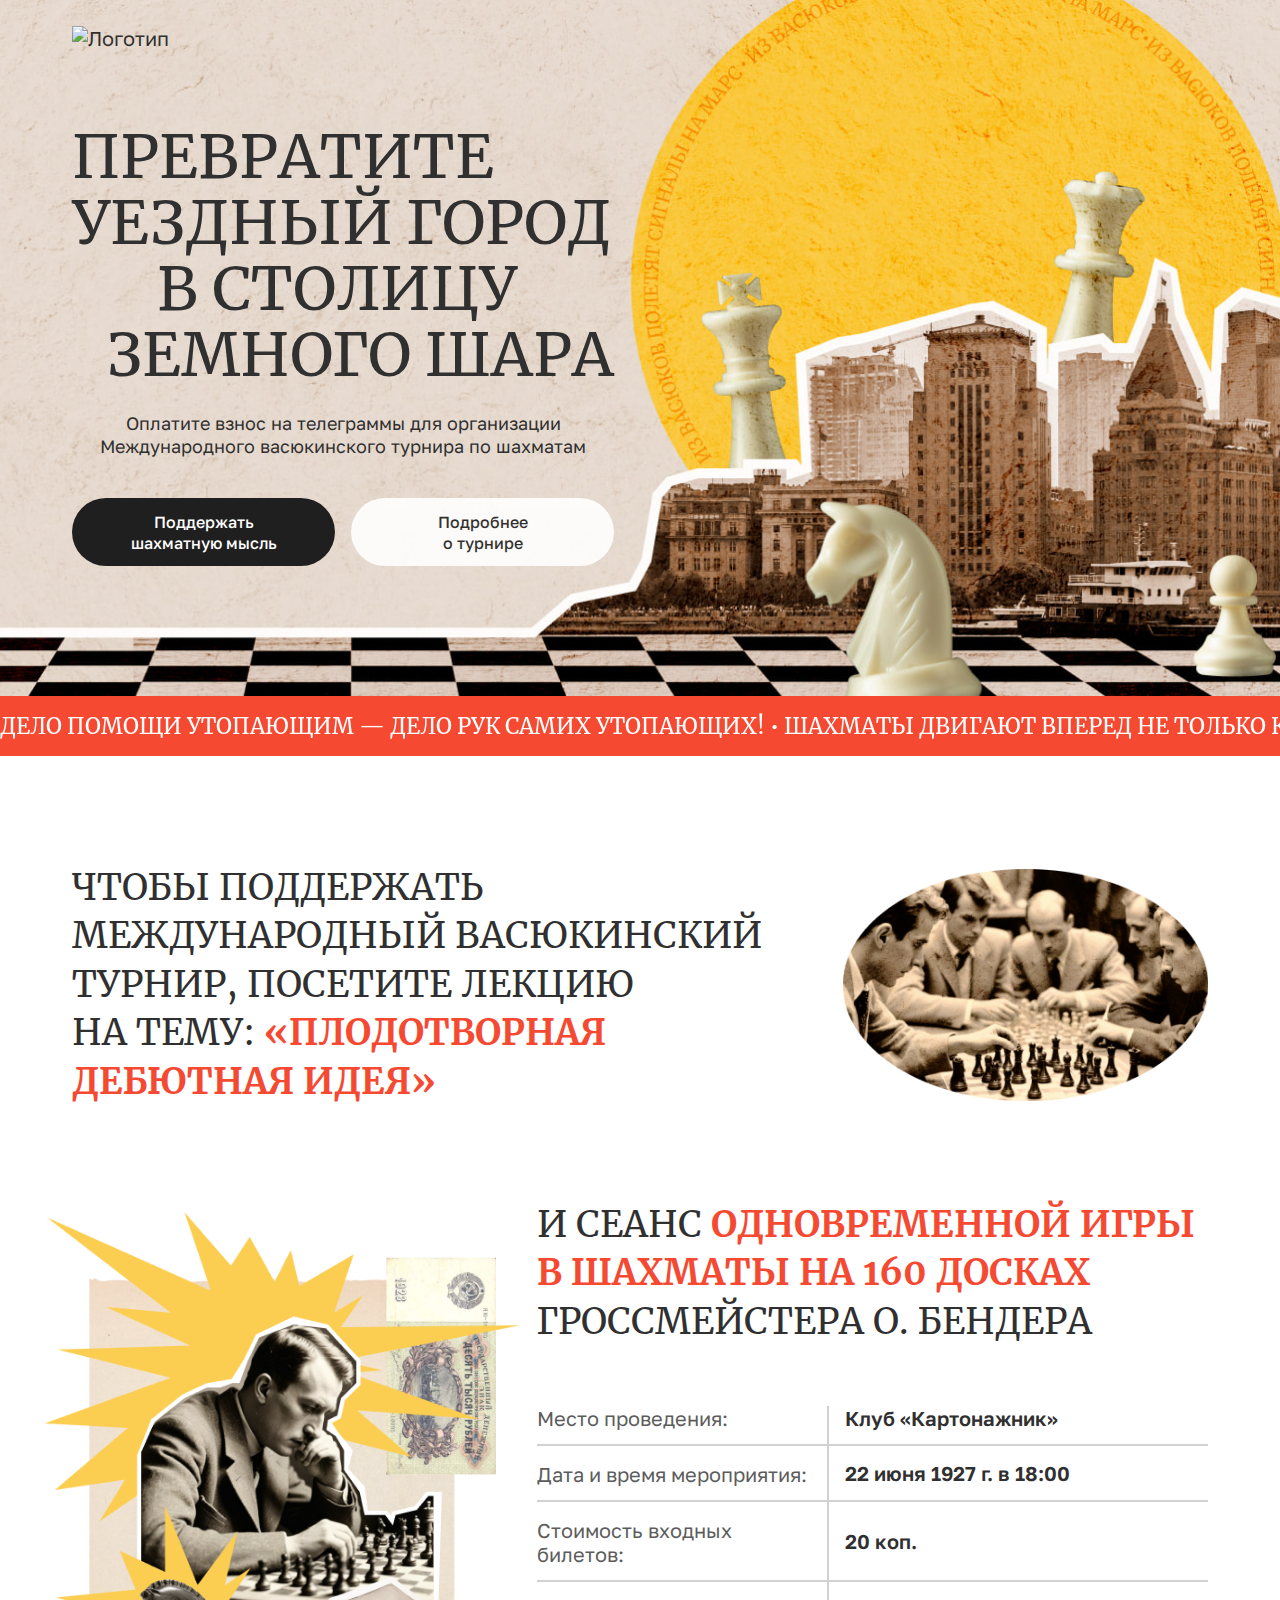
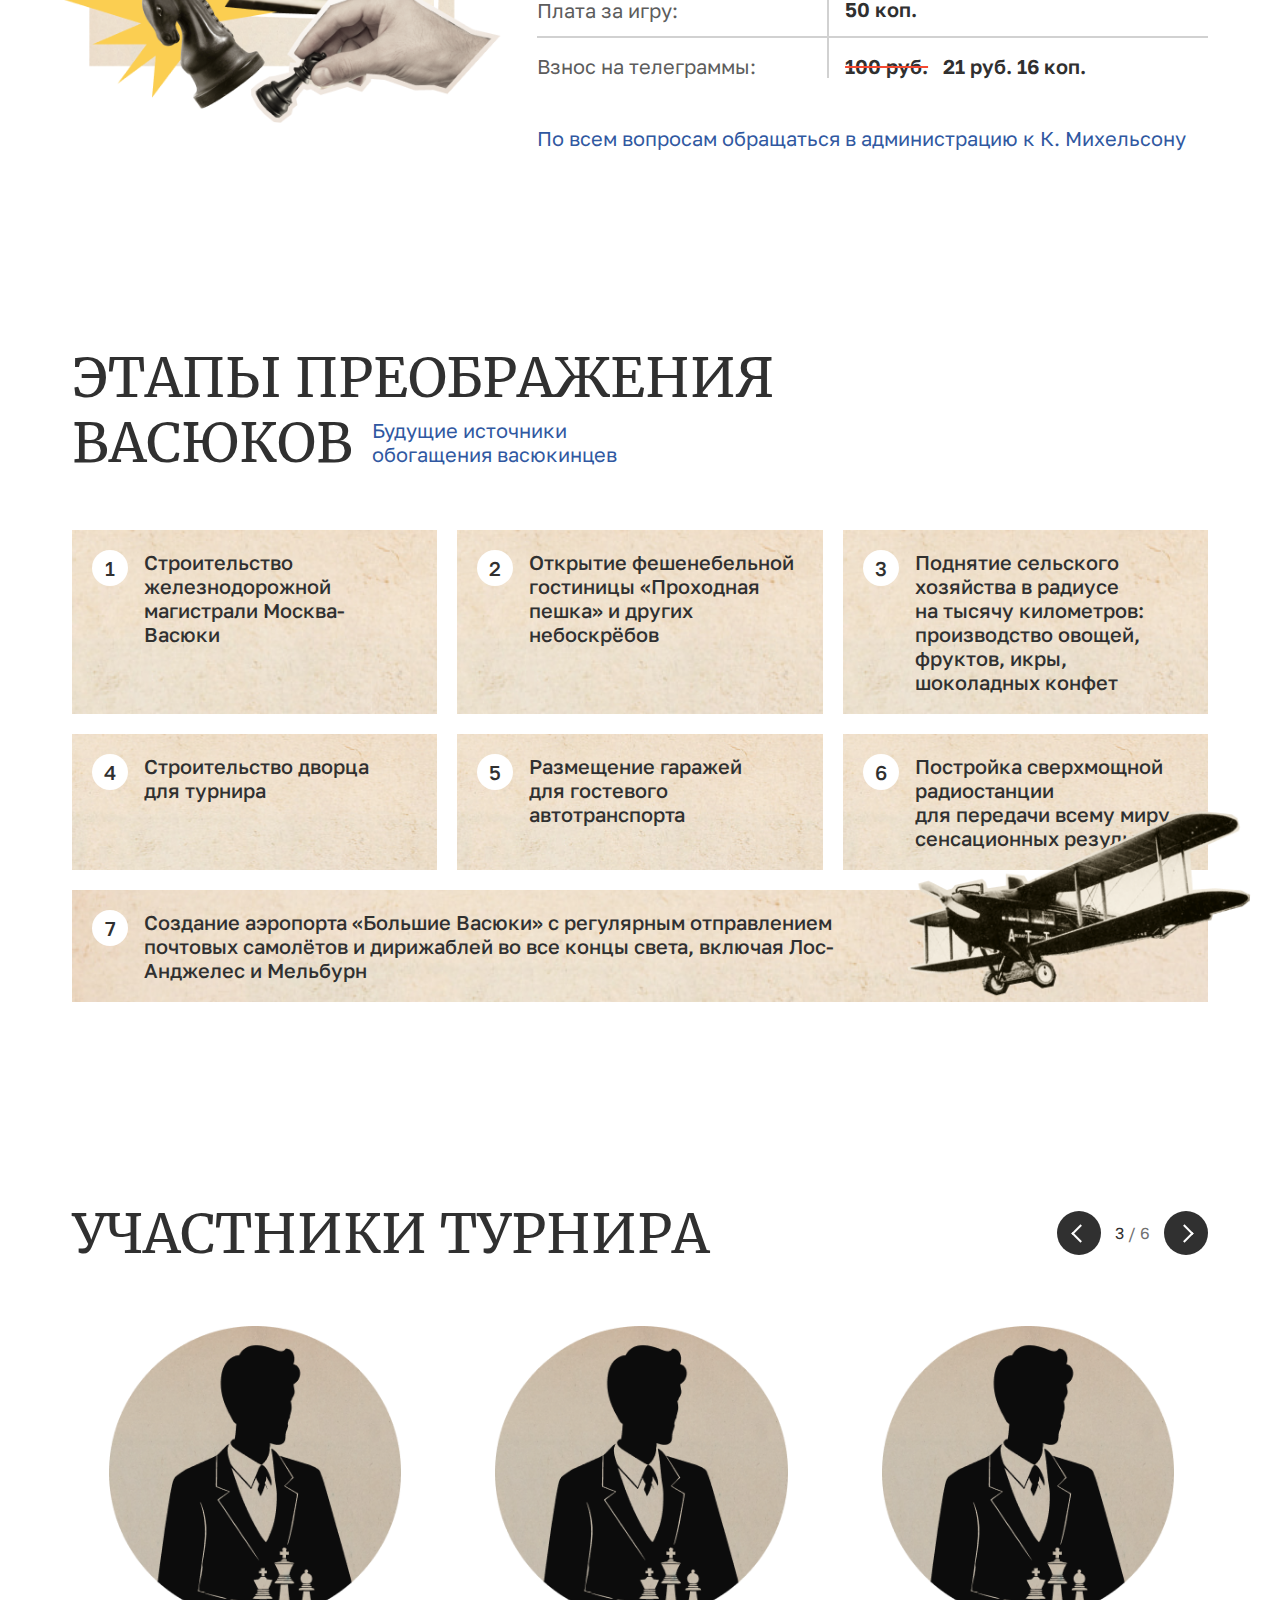
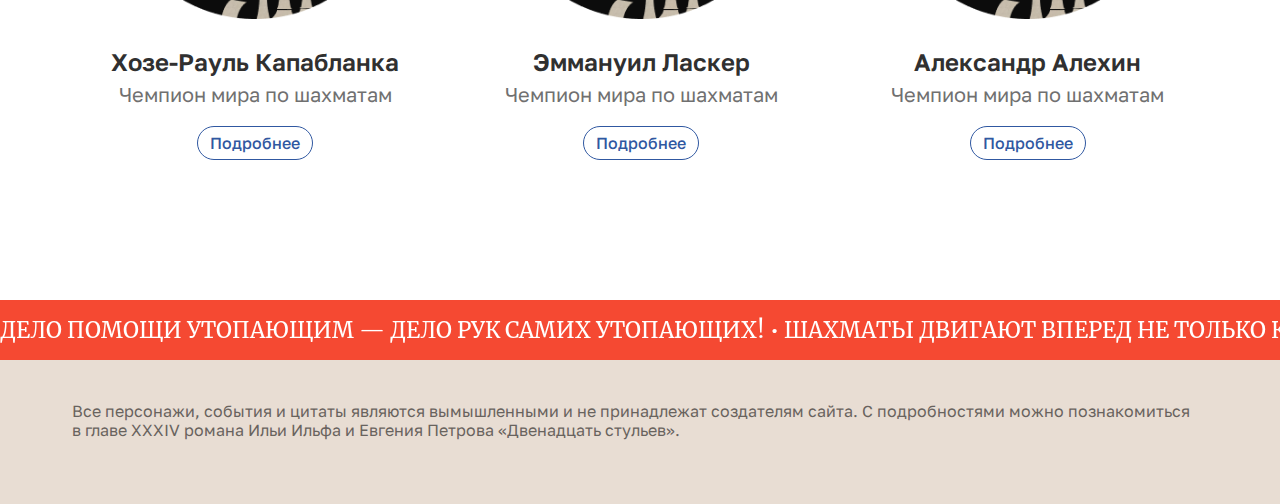
==== index.html @ f5038915 "files removed to the root from src" ====
<!doctype html>
<html lang="ru">
<head>
    <meta charset="UTF-8">
    <meta name="viewport"
          content="width=device-width, initial-scale=1.0">
    <meta http-equiv="X-UA-Compatible" content="ie=edge">
    <title>Клуб четырёх коней</title>

    <link rel="shortcut icon" href="./img/icons/favicon.ico" type="image/x-icon">
    <link rel="stylesheet" href="./css/normalize.css">
    <link rel="stylesheet" href="./css/style.css">

    <script src="./js/stagesSlider.js" defer></script>
    <script src="./js/participantsSlider.js" defer></script>
</head>
<body>
<main class="main">
    <section class="hero">
       <div class="container">
           <img class="hero__logo logo" src="imgcons/logo.svg" alt="Логотип" width="246" height="36">

           <div class="hero__wrapper">
               <div class="hero__info">
                   <h1 class="hero__title heading-1">
                       Превратите уездный город<br><span class="hero__title_shift">в столицу<br>земного шара</span>
                   </h1>

                   <p class="hero__text">
                       Оплатите взнос на телеграммы для организации Международного васюкинского турнира по шахматам
                   </p>
               </div>

               <div class="hero__links">
                   <a href="#events" class="btn btn_filled">
                       Поддержать шахматную мысль
                   </a>
                   <a href="#participants" class="btn btn_outlined">
                       Подробнее о турнире
                   </a>
               </div>
           </div>
       </div>
    </section>

    <aside class="marquee">
       <p class="marquee__content">
           Дело помощи утопающим — дело рук самих утопающих! &#8226; Шахматы двигают вперед не только культуру, но и экономику! &#8226; Лед тронулся, господа присяжные заседатели! &#8226;
       </p>
       <p class="marquee__content">
           Дело помощи утопающим — дело рук самих утопающих! &#8226; Шахматы двигают вперед не только культуру, но и экономику! &#8226; Лед тронулся, господа присяжные заседатели! &#8226;
       </p>
       <p class="marquee__content">
           Дело помощи утопающим — дело рук самих утопающих! &#8226; Шахматы двигают вперед не только культуру, но и экономику! &#8226; Лед тронулся, господа присяжные заседатели! &#8226;
       </p>
   </aside>

    <section class="events" id="events">
        <div class="container">
            <div class="events__item events__item-1">
                <div class="events__info events__info-1">
                    <p class="events__text">
                        Чтобы поддержать Международный васюкинский турнир,
                        <span class="events__text_shift">посетите лекцию на тему: <span class="text_red">«Плодотворная дебютная идея»</span></span>
                    </p>
                </div>
                <div class="events__img events__img-1"></div>
            </div>
        </div>

        <div class="container">
            <div class="events__item events__item-2">
                <div class="events__img events__img-2"></div>
                <div class="events__info events__info-2">
                    <p class="events__text">
                        и Сеанс <span class="text_red">одновременной игры в шахматы на 160 досках</span> гроссмейстера О. Бендера
                    </p>

                    <div class="events__table">
                        <div class="events__table-row">
                            <span class="events__table-row_left">Место проведения:</span>
                            <span class="events__table-row_right">Клуб «Картонажник»</span>
                        </div>
                        <div class="events__table-row">
                            <span class="events__table-row_left">Дата и время мероприятия:</span>
                            <time class="events__table-row_right" datetime="1927-06-22T18:00">22 июня 1927 г. в 18:00</time>
                        </div>
                        <div class="events__table-row">
                            <span class="events__table-row_left">Стоимость входных билетов:</span>
                            <span class="events__table-row_right">20 коп.</span>
                        </div>
                        <div class="events__table-row">
                            <span class="events__table-row_left">Плата за игру:</span>
                            <span class="events__table-row_right">50 коп.</span>
                        </div>
                        <div class="events__table-row">
                            <span class="events__table-row_left">Взнос на телеграммы:</span>
                            <span class="events__table-row_right">
                                <span class="text_linethrough">100 руб.</span>
                                21 руб. 16 коп.
                            </span>
                        </div>
                    </div>

                    <a class="events__link text_blue" href="#" target="_blank">
                        По всем вопросам обращаться в администрацию к К. Михельсону
                    </a>
                </div>
            </div>
        </div>
    </section>
    
    <section class="stages">
        <div class="container">
            <h2 class="stages__title heading-2">
                Этапы преображения Васюков <span class="stages__subtitle text_blue">Будущие источники обогащения васюкинцев</span>
            </h2>

            <ol class="stages__list stages__list_desktop">
                <li class="stages__item">
                    <span class="stages__item_order">1</span>
                    Строительство железнодорожной магистрали Москва-Васюки
                </li>
                <li class="stages__item">
                    <span class="stages__item_order">2</span>
                    Открытие фешенебельной гостиницы «Проходная пешка» и других небоскрёбов
                </li>
                <li class="stages__item">
                    <span class="stages__item_order">3</span>
                    Поднятие сельского хозяйства в радиусе на тысячу километров: производство овощей, фруктов, икры, шоколадных конфет
                </li>
                <li class="stages__item">
                    <span class="stages__item_order">4</span>
                    Строительство дворца для турнира
                </li>
                <li class="stages__item">
                    <span class="stages__item_order">5</span>
                    Размещение гаражей для гостевого автотранспорта
                </li>
                <li class="stages__item">
                    <span class="stages__item_order">6</span>
                    Постройка сверхмощной радиостанции для передачи всему миру сенсационных результатов
                </li>
                <li class="stages__item">
                    <span class="stages__item_order">7</span>
                    Создание аэропорта «Большие Васюки» с регулярным отправлением почтовых самолётов и дирижаблей во все концы света, включая Лос-Анджелес и Мельбурн
                </li>
            </ol>

            <div class="stages__slider">
                <ol class="stages__list stages__list_mobile js-stages-list">
                    <li class="stages__item active js-stages-slide">
                        <div class="stages__item_wrap">
                            <span class="stages__item_order">1</span>
                            Строительство железнодорожной магистрали Москва-Васюки
                        </div>
                        <div class="stages__item_wrap">
                            <span class="stages__item_order">2</span>
                            Открытие фешенебельной гостиницы «Проходная пешка» и других небоскрёбов
                        </div>
                    </li>
                    <li class="stages__item js-stages-slide">
                        <div class="stages__item_wrap">
                            <span class="stages__item_order">3</span>
                            Поднятие сельского хозяйства в радиусе на тысячу километров: производство овощей, фруктов, икры, шоколадных конфет
                        </div>
                    </li>
                    <li class="stages__item js-stages-slide">
                        <div class="stages__item_wrap">
                            <span class="stages__item_order">4</span>
                            Строительство дворца для турнира
                        </div>

                        <div class="stages__item_wrap">
                            <span class="stages__item_order">5</span>
                            Размещение гаражей для гостевого автотранспорта
                        </div>
                    </li>
                    <li class="stages__item js-stages-slide">
                        <div class="stages__item_wrap">
                            <span class="stages__item_order">6</span>
                            Постройка сверхмощной радиостанции для передачи всему миру сенсационных результатов
                        </div>
                    </li>
                    <li class="stages__item js-stages-slide">
                        <div class="stages__item_wrap">
                            <span class="stages__item_order">7</span>
                            Создание аэропорта «Большие Васюки» с регулярным отправлением почтовых самолётов и дирижаблей во все концы света, включая Лос-Анджелес и Мельбурн
                        </div>
                    </li>
                </ol>

                <div class="stages__slider-nav">
                    <button class="stages__slider-prev nav-btn nav-btn_prev js-stages-prev" aria-label="К предыдущему слайду"></button>
                    <span class="stages__slider-pagination js-stages-pagination"></span>
                    <button class="stages__slider-next nav-btn nav-btn_next js-stages-next" aria-label="К следующему слайду"></button>
                </div>
            </div>
        </div>
    </section>
    
    <section class="participants" id="participants">
        <div class="container">
            <h2 class="participants__title heading-2">Участники турнира</h2>

            <div class="participants__slider">
                <div class="participants__slider-nav js-participants-navigation">
                    <button class="participants__slider-prev nav-btn nav-btn_prev js-participants-prev" aria-label="К предыдущему слайду"></button>
                    <span class="participants__slider-pagination">
                        <span class="js-participants-current"></span> <span class="participants__slider-pagination_total js-participants-total"></span>
                    </span>
                    <button class="participants__slider-next nav-btn nav-btn_next js-participants-next" aria-label="К следующему слайду"></button>
                </div>

                <ul class="participants__slider-list js-participants-list">
                    <li class="participants__slider-item js-participants-slide">
                        <div class="participants__slider-item_wrap">
                            <img class="participants__slider-img" src="./img/participant-avatar.png" alt="Хозе-Рауль Капабланка">
                            <div class="participants__slider-info">
                                <div class="participants__slider-person">
                                    <span class="participants__slider-name">Хозе-Рауль Капабланка</span>
                                    <span class="participants__slider-title">Чемпион мира по шахматам</span>
                                </div>
                                <a class="participants__slider-link" href="#" target="_blank">Подробнее</a>
                            </div>
                        </div>
                    </li>

                    <li class="participants__slider-item js-participants-slide">
                        <div class="participants__slider-item_wrap">
                            <img class="participants__slider-img" src="./img/participant-avatar.png" alt="Эммануил Ласкер">
                            <div class="participants__slider-info">
                                <div class="participants__slider-person">
                                    <span class="participants__slider-name">Эммануил Ласкер</span>
                                    <span class="participants__slider-title">Чемпион мира по шахматам</span>
                                </div>
                                <a class="participants__slider-link" href="#" target="_blank">Подробнее</a>
                            </div>
                        </div>
                    </li>

                    <li class="participants__slider-item js-participants-slide">
                        <div class="participants__slider-item_wrap">
                            <img class="participants__slider-img" src="./img/participant-avatar.png" alt="Александр Алехин">
                            <div class="participants__slider-info">
                                <div class="participants__slider-person">
                                    <span class="participants__slider-name">Александр Алехин</span>
                                    <span class="participants__slider-title">Чемпион мира по шахматам</span>
                                </div>
                                <a class="participants__slider-link" href="#" target="_blank">Подробнее</a>
                            </div>
                        </div>
                    </li>

                    <li class="participants__slider-item js-participants-slide">
                        <div class="participants__slider-item_wrap">
                            <img class="participants__slider-img" src="./img/participant-avatar.png" alt="Арон Нимцович">
                            <div class="participants__slider-info">
                                <div class="participants__slider-person">
                                    <span class="participants__slider-name">Арон Нимцович</span>
                                    <span class="participants__slider-title">Чемпион мира по шахматам</span>
                                </div>
                                <a class="participants__slider-link" href="#" target="_blank">Подробнее</a>
                            </div>
                        </div>
                    </li>

                    <li class="participants__slider-item js-participants-slide">
                        <div class="participants__slider-item_wrap">
                            <img class="participants__slider-img" src="./img/participant-avatar.png" alt="Рихард Рети">
                            <div class="participants__slider-info">
                                <div class="participants__slider-person">
                                    <span class="participants__slider-name">Рихард Рети</span>
                                    <span class="participants__slider-title">Чемпион мира по шахматам</span>
                                </div>
                                <a class="participants__slider-link" href="#" target="_blank">Подробнее</a>
                            </div>
                        </div>
                    </li>

                    <li class="participants__slider-item js-participants-slide">
                        <div class="participants__slider-item_wrap">
                            <img class="participants__slider-img" src="./img/participant-avatar.png" alt="Остап Бендер">
                            <div class="participants__slider-info">
                                <div class="participants__slider-person">
                                    <span class="participants__slider-name">Остап Бендер</span>
                                    <span class="participants__slider-title">Гроссмейстер</span>
                                </div>
                                <a class="participants__slider-link" href="#" target="_blank">Подробнее</a>
                            </div>
                        </div>
                    </li>
                </ul>
            </div>
        </div>
    </section>

    <aside class="marquee">
        <p class="marquee__content">
            Дело помощи утопающим — дело рук самих утопающих! &#8226; Шахматы двигают вперед не только культуру, но и экономику! &#8226; Лед тронулся, господа присяжные заседатели! &#8226;
        </p>
        <p class="marquee__content">
            Дело помощи утопающим — дело рук самих утопающих! &#8226; Шахматы двигают вперед не только культуру, но и экономику! &#8226; Лед тронулся, господа присяжные заседатели! &#8226;
        </p>
        <p class="marquee__content">
            Дело помощи утопающим — дело рук самих утопающих! &#8226; Шахматы двигают вперед не только культуру, но и экономику! &#8226; Лед тронулся, господа присяжные заседатели! &#8226;
        </p>
    </aside>
</main>

<footer class="footer">
    <div class="container">
        <p class="footer__text">
            Все персонажи, события и цитаты являются вымышленными и не принадлежат создателям сайта. С подробностями можно познакомиться в главе XXXIV романа Ильи Ильфа и Евгения Петрова «Двенадцать стульев».
        </p>
    </div>
</footer>
</body>
</html>
---- css/style.css ----
/* ============================== VARIABLES ============================== */
:root {
    /* container */
    --container__max: 1366px;
    --container__padding: 72px;

    /* font */
    --font__fam: 'Golos Text', sans-serif, Arial;
    --font__fam_second: 'Merriweather', serif;
    --font__size: 20px;
    --font__weight: 400;
    --line-height: 1.2;

    /* colors */
    --text_main: hsl(0, 0%, 19%);
    --black: hsl(0, 0%, 12%);
    --black_active: hsl(0, 0%, 0%);
    --gray: hsl(0, 0%, 36%);
    --gray_lighter: hsl(0, 0%, 44%);
    --gray_light: hsl(0, 0%, 82%);
    --gray_lightest: hsl(0, 0%, 84%);
    --white: hsl(0, 0%, 100%);
    --beige: hsl(29, 32%, 87%);
    --beige_text: hsl(30, 5%, 39%);
    --yellow: hsl(44, 96%, 65%);
    --yellow_active: hsl(44, 96%, 55%);
    --red: hsl(7, 91%, 58%);
    --blue: hsl(219, 54%, 41%);
    --blue_hover: hsl(219, 54%, 60%);
    --blue_active: hsl(219, 54%, 20%);

    /* transition */
    --short: .2s;
    --transition_btn: color var(--short) ease-in-out, background-color var(--short) ease-in-out;
}


/* ============================== FONTS ============================== */
/* Golos Text */
@font-face {
    font-display: swap;
    font-family: 'Golos Text';
    font-style: normal;
    font-weight: 400;
    src: url('../fonts/GolosText_Regular.woff2') format('woff2');
}

@font-face {
    font-display: swap;
    font-family: 'Golos Text';
    font-style: normal;
    font-weight: 500;
    src: url('../fonts/GolosText_Medium.woff2') format('woff2');
}

@font-face {
    font-display: swap;
    font-family: 'Golos Text';
    font-style: normal;
    font-weight: 600;
    src: url('../fonts/GolosText_SemiBold.woff2') format('woff2');
}

@font-face {
    font-display: swap;
    font-family: 'Golos Text';
    font-style: normal;
    font-weight: 700;
    src: url('../fonts/GolosText_Bold.woff2') format('woff2');
}

/* Merriweather */
@font-face {
    font-display: swap;
    font-family: 'Merriweather';
    font-style: normal;
    font-weight: 400;
    src: url('../fonts/Merriweather_Regular.woff2') format('woff2');
}

@font-face {
    font-display: swap;
    font-family: 'Merriweather';
    font-style: normal;
    font-weight: 700;
    src: url('../fonts/Merriweather_Bold.woff2') format('woff2');
}


/* ============================== GENERAL ============================== */
html {
    -webkit-box-sizing: border-box;
    box-sizing: border-box;
    font-family: var(--font__fam);
    font-size: var(--font__size);
    font-weight: var(--font__weight);
    line-height: var(--line-height);
    scroll-behavior: smooth;
}

body {
    min-width: 320px;
    color: var(--text_main);
    background-color: var(--white);
}

h1,
h2,
p,
ol {
    margin-top: 0;
    margin-bottom: 0;
}

a {
    display: inline-block;
    color: inherit;
    text-decoration: none;
}

img,
svg {
    max-width: 100%;
    height: auto;
}

ul,
ol {
    margin: 0;
    padding: 0;
    list-style-type: none;
}

button {
    display: inline-block;
    border: none;
    cursor: pointer;
    outline: none;
}

*,
*::before,
*::after {
    box-sizing: border-box;
    -webkit-box-sizing: border-box;
}

::-moz-selection {
    background-color: var(--yellow);
}

::selection {
    background-color: var(--yellow);
}

.container {
    max-width: var(--container__max);
    margin: 0 auto;
    padding-left: var(--container__padding);
    padding-right: var(--container__padding);
}

.logo {
    display: block;
    width: 246px;
    height: 36px;
}

.btn {
    max-width: 263px;
    border-radius: 66px;
    padding: 14px 49px 13px;
    font-size: 16px;
    font-weight: 500;
    line-height: 1.3;
    text-align: center;
    -webkit-transition: var(--transition_btn);
    -o-transition: var(--transition_btn);
    transition: var(--transition_btn);
}

.btn_filled {
    color: var(--white);
    background-color: var(--black);
}

.btn_filled:focus-visible,
.btn_filled:hover {
    color: var(--black);
    background-color: var(--yellow);
}

.btn_filled:active {
    background-color: var(--yellow_active);
}

.btn_outlined {
    border: 2px solid var(--black);
    color: var(--black);
    background-color: transparent;
}

.btn_outlined:focus-visible,
.btn_outlined:hover {
    color: var(--white);
    background-color: var(--black);
}

.btn_outlined:active {
    background-color: var(--black_active);
}

.heading-1,
.heading-2 {
    font-family: var(--font__fam_second);
    font-weight: 400;
    text-transform: uppercase;
}

.heading-1 {
    font-size: clamp(36px, 5vw, 60px);
    line-height: 1.1;
}

.heading-2 {
    font-size: clamp(36px, 5vw, 54px);
}

.text_red {
    font-weight: 700;
    color: var(--red);
}

.text_blue {
    color: var(--blue);
}

.text_linethrough {
    display: inline-block;
    margin-right: clamp(7px, 1vw, 10px);
    -webkit-text-decoration: var(--red) line-through;
    text-decoration: var(--red) line-through;
}

.nav-btn {
    position: relative;
    -ms-flex-negative: 0;
    flex-shrink: 0;
    width: 44px;
    height: 44px;
    border-radius: 50%;
    background-color: var(--text_main);
    -webkit-transition: background-color var(--short) ease-in;
    -o-transition: background-color var(--short) ease-in;
    transition: background-color var(--short) ease-in;
}

.nav-btn::before {
    content: '';
    position: absolute;
    top: calc(50% - 13px / 2);
    width: 13px;
    height: 13px;
    -webkit-transform: rotate(45deg);
    -ms-transform: rotate(45deg);
    transform: rotate(45deg);
    -webkit-transform-origin: center;
    -ms-transform-origin: center;
    transform-origin: center;
}

.nav-btn_prev::before {
    left: calc(54% - 13px / 2);
    border-left: 2px solid var(--white);
    border-bottom: 2px solid var(--white);
}

.nav-btn_next::before {
    left: calc(46% - 13px / 2);
    border-top: 2px solid var(--white);
    border-right: 2px solid var(--white);
}

.nav-btn:focus-visible,
.nav-btn:hover {
    background-color: var(--yellow);
}

.nav-btn:active {
    background-color: var(--yellow_active);
}

.nav-btn.disabled {
    background-color: var(--gray_lightest);
    cursor: auto;
}


/* ============================== HERO ============================== */
.hero {
    padding-top: clamp(18px, 4vw, 26px);
    padding-bottom: 130px;
    background: transparent url('../img/hero.jpeg') no-repeat center / cover;
}

.hero__logo {
    margin-bottom: clamp(41px, 5vw, 62px);
}

.hero__wrapper {
    max-width: 542px;
}

.hero__info {
    margin-bottom: clamp(30px, 4vw, 39px);
}

.hero__title {
    margin-bottom: 24px;
}

.hero__title_shift {
    display: -webkit-box;
    display: -ms-flexbox;
    display: flex;
    -webkit-box-pack: end;
    -ms-flex-pack: end;
    justify-content: end;
    text-indent: clamp(33px, 4vw, 57px);
}

.hero__text {
    font-size: 18px;
    line-height: 1.3;
    text-align: center;
}

.hero__links {
    display: -webkit-box;
    display: -ms-flexbox;
    display: flex;
    gap: 16px;
}


/* ============================== MARQUEE ============================== */
.marquee {
    display: -webkit-box;
    display: -ms-flexbox;
    display: flex;
    width: 100%;
    padding-top: clamp(10px, 3vw, 18px);
    padding-bottom: clamp(10px, 2vw, 17px);
    background-color: var(--red);
    overflow: hidden;
}

.marquee__content {
    font-family: var(--font__fam_second);
    font-size: clamp(16px, 2vw, 22px);
    line-height: 1.1;
    color: var(--white);
    white-space: nowrap;
    text-transform: uppercase;
    will-change: transform;
    -webkit-animation: marquee 20s linear infinite;
    animation: marquee 20s linear infinite;
}

.marquee__content:not(:last-of-type) {
    padding-right: 5px;
}

@-webkit-keyframes marquee {
    0% {
        -webkit-transform: translateZ(0);
        transform: translateZ(0);
    }
    100% {
        -webkit-transform: translate3d(-100%, 0, 0);
        transform: translate3d(-100%, 0, 0);
    }
}

@keyframes marquee {
    0% {
        -webkit-transform: translateZ(0);
        transform: translateZ(0);
    }
    100% {
        -webkit-transform: translate3d(-100%, 0, 0);
        transform: translate3d(-100%, 0, 0);
    }
}


/* ============================== EVENTS ============================== */
.events {
    padding-top: clamp(48px, 7vw, 80px);
    padding-bottom: clamp(60px, 7vw, 94px);
}

.events .container:nth-child(1) {
    margin-bottom: 36px;
}

.events .container:nth-child(2) {
    padding-left: 44px;
}

.events__item {
    display: -webkit-box;
    display: -ms-flexbox;
    display: flex;
}

.events__item-1 {
    gap: 64px;
}

.events__info-1 {
    width: calc(764 / 1222 * 100%);
    padding-top: 28px;
    padding-bottom: 28px;
}

.events__img-1 {
    width: calc(394 / 1222 * 100%);
    background: transparent url('../img/event-1.png') no-repeat center / contain;
}

.events__item-2 {
    gap: 16px;
}

.events__item-2 .events__text {
    margin-bottom: 60px;
}

.events__info-2 {
    width: calc(704 / 1222 * 100%);
    padding-top: 30px;
    padding-bottom: 14px;
}

.events__img-2 {
    width: calc(529 / 1222 * 100%);
    background: transparent url('../img/event-2.png') no-repeat center / contain;
}

.events__text {
    font-family: var(--font__fam_second);
    font-size: clamp(28px, 5vw, 36px);
    line-height: 1.35;
    text-transform: uppercase;
}

.events__table {
    margin-bottom: 48px;
}

.events__table-row {
    display: -webkit-box;
    display: -ms-flexbox;
    display: flex;
    -webkit-box-align: center;
    -ms-flex-align: center;
    align-items: center;
    border-bottom: 2px solid var(--gray_light);
}

.events__table-row:first-child {
    -webkit-box-align: start;
    -ms-flex-align: start;
    align-items: flex-start;
}

.events__table-row:last-child {
    -webkit-box-align: end;
    -ms-flex-align: end;
    align-items: flex-end;
    border-bottom: none;
}

.events__table-row_left {
    display: inline-block;
    width: 306px;
    border-right: 2px solid var(--gray_light);
    padding-top: 16px;
    padding-bottom: 14px;
    padding-right: 16px;
    color: var(--gray);
}

.events__table-row:first-child .events__table-row_left {
    padding-top: 0;
}

.events__table-row:last-child .events__table-row_left {
    padding-bottom: 0;
}

.events__table-row_right {
    width: 398px;
    padding-left: 16px;
    font-weight: 600;
}

.events__link {
    -webkit-transition: color var(--short) ease-in-out;
    -o-transition: color var(--short) ease-in-out;
    transition: color var(--short) ease-in-out;
}

.events__link:focus-visible,
.events__link:hover {
    color: var(--blue_hover);
}

.events__link:active {
    color: var(--blue_active);
}


/* ============================== STAGES ============================== */
.stages {
    padding-top: clamp(60px, 8vw, 92px);
    padding-bottom: clamp(60px, 8vw, 100px);
}

.stages__title {
    max-width: 806px;
    margin-bottom: 54px;
}

.stages__subtitle {
    display: inline-block;
    max-width: 280px;
    padding-left: 6px;
    font-family: var(--font__fam), sans-serif;
    font-size: clamp(18px, 5vw, 20px);
    font-weight: 400;
    text-transform: initial;
}

.stages__list {
    list-style-type: none;
    padding: 0;
}

.stages__list_desktop {
    display: -ms-grid;
    display: grid;
    grid-template-columns: repeat(auto-fill, minmax(300px, 1fr));
    -ms-grid-rows: minmax(112px, auto) 20px minmax(112px, auto) 20px minmax(112px, auto);
    grid-template-rows: repeat(3, minmax(112px, auto));
    grid-auto-rows: auto;
    grid-auto-columns: 1fr;
    grid-auto-flow: row;
    gap: 20px;
}

.stages__item {
    display: -webkit-box;
    display: -ms-flexbox;
    display: flex;
    gap: 16px;
    padding: 20px;
    font-weight: 500;
    background: transparent url('../img/text-background.jpeg') no-repeat center / cover;
}

.stages__list_desktop .stages__item:nth-child(3) {
    -ms-grid-row-span: 2;
    grid-row: span 2;
}

.stages__list_desktop .stages__item:nth-child(7) {
    -ms-grid-column-span: 2;
    grid-column: span 2;
    padding-right: 310px;
    position: relative;
}

.stages__list_desktop .stages__item:nth-child(7)::after {
    top: -98px;
    right: -63px;
    width: clamp(300px, 30vw, 401px);
    height: 236px;
}

.stages__list_mobile::before,
.stages__list_desktop .stages__item:nth-child(7)::after {
    position: absolute;
    content: '';
    background: transparent url('../img/aircraft.png') no-repeat center / contain;
}

.stages__slider {
    display: none;
    -webkit-box-orient: vertical;
    -webkit-box-direction: normal;
    -ms-flex-direction: column;
    flex-direction: column;
    row-gap: 28px;
}

.stages__list_mobile {
    position: relative;
}

.stages__list_mobile::before {
    top: -132px;
    left: 25%;
    right: 0;
    bottom: 0;
    width: 335px;
    height: 195px;
    -webkit-transform: rotate(-3deg);
    -ms-transform: rotate(-3deg);
    transform: rotate(-3deg);
    z-index: 2;
}

.stages__slider-nav {
    display: -webkit-box;
    display: -ms-flexbox;
    display: flex;
    -webkit-box-align: center;
    -ms-flex-align: center;
    align-items: center;
    -ms-flex-item-align: center;
    -ms-grid-row-align: center;
    align-self: center;
    -webkit-column-gap: 16px;
    -moz-column-gap: 16px;
    column-gap: 16px;
}

.stages__slider-pagination {
    display: -webkit-box;
    display: -ms-flexbox;
    display: flex;
    -webkit-box-align: center;
    -ms-flex-align: center;
    align-items: center;
    -webkit-column-gap: 6px;
    -moz-column-gap: 6px;
    column-gap: 6px;
}

.stages__slider-pagination_bullet {
    width: 10px;
    height: 10px;
    border-radius: 50%;
    background-color: var(--gray_lightest);
}

.stages__slider-pagination_bullet.active {
    background-color: var(--text_main);
}

.stages__list_mobile {
    display: -webkit-box;
    display: -ms-flexbox;
    display: flex;
}

.stages__list_mobile .stages__item {
    display: none;
    -webkit-box-orient: vertical;
    -webkit-box-direction: normal;
    -ms-flex-direction: column;
    flex-direction: column;
    -ms-flex-negative: 0;
    flex-shrink: 0;
    gap: 28px;
    width: 100%;
    height: 300px;
    font-size: 18px;
    padding: 62px 20px 34px;
}

.stages__list_mobile .stages__item.active {
    display: -webkit-box;
    display: -ms-flexbox;
    display: flex;
    -webkit-animation: changeSlide 1.2s 1;
    animation: changeSlide 1.2s 1;
}

.stages__item_wrap {
    display: -webkit-box;
    display: -ms-flexbox;
    display: flex;
    -webkit-box-align: center;
    -ms-flex-align: center;
    align-items: center;
    -webkit-column-gap: 16px;
    -moz-column-gap: 16px;
    column-gap: 16px;
}

.stages__item_order {
    display: -webkit-box;
    display: -ms-flexbox;
    display: flex;
    -webkit-box-align: center;
    -ms-flex-align: center;
    align-items: center;
    -webkit-box-pack: center;
    -ms-flex-pack: center;
    justify-content: center;
    -ms-flex-negative: 0;
    flex-shrink: 0;
    min-width: 36px;
    height: 36px;
    border-radius: 50%;
    background-color: var(--white);
}

@-webkit-keyframes changeSlide {
    from {
        opacity: 10%;
    }
}

@keyframes changeSlide {
    from {
        opacity: 10%;
    }
}


/* ============================== PARTICIPANTS ============================== */
.participants {
    padding-top: clamp(60px, 8vw, 100px);
    padding-bottom: 140px;
}

.participants__title {
    margin-bottom: 60px;
}

.participants__slider {
    position: relative;
}

.participants__slider-nav {
    position: absolute;
    top: -115px;
    right: 0;
    display: -webkit-box;
    display: -ms-flexbox;
    display: flex;
    -webkit-box-align: center;
    -ms-flex-align: center;
    align-items: center;
    -webkit-column-gap: 14px;
    -moz-column-gap: 14px;
    column-gap: 14px;
}

.participants__slider-pagination {
    font-size: clamp(12.5px, 5vw, 16px);
}

.participants__slider-pagination_total {
    color: var(--gray_lighter);
}

.participants__slider-list {
    display: -webkit-box;
    display: -ms-flexbox;
    display: flex;
    gap: 20px;
    overflow-x: hidden;
    scroll-behavior: smooth;
}

.participants__slider-list::-webkit-scrollbar {
    display: none;
}

.participants__slider-item {
    display: -webkit-box;
    display: -ms-flexbox;
    display: flex;
    -ms-flex-negative: 0;
    flex-shrink: 0;
    width: calc(394 / 1222 * 100%);
    padding-left: 37px;
    padding-right: 37px;
}

.participants__slider-item_wrap {
    display: -webkit-box;
    display: -ms-flexbox;
    display: flex;
    -webkit-box-orient: vertical;
    -webkit-box-direction: normal;
    -ms-flex-direction: column;
    flex-direction: column;
    -webkit-box-align: center;
    -ms-flex-align: center;
    align-items: center;
    height: 100%;
}

.participants__slider-img {
    margin-bottom: 29px;
    font-size: 0;
}

.participants__slider-info {
    display: -webkit-box;
    display: -ms-flexbox;
    display: flex;
    -webkit-box-orient: vertical;
    -webkit-box-direction: normal;
    -ms-flex-direction: column;
    flex-direction: column;
    -webkit-box-align: center;
    -ms-flex-align: center;
    align-items: center;
    -webkit-box-flex: 1;
    -ms-flex-positive: 1;
    flex-grow: 1;
    text-align: center;
}

.participants__slider-person {
    display: -webkit-box;
    display: -ms-flexbox;
    display: flex;
    -webkit-box-orient: vertical;
    -webkit-box-direction: normal;
    -ms-flex-direction: column;
    flex-direction: column;
    -webkit-box-pack: space-evenly;
    -ms-flex-pack: space-evenly;
    justify-content: space-evenly;
    -webkit-box-align: center;
    -ms-flex-align: center;
    align-items: center;
    -webkit-box-flex: 1;
    -ms-flex-positive: 1;
    flex-grow: 1;
    margin-bottom: 20px;
}

.participants__slider-name {
    margin-bottom: 6px;
    font-size: 24px;
    font-weight: 600;
}

.participants__slider-title {
    color: var(--gray_lighter);
}

.participants__slider-link {
    margin-top: auto;
    border: 1px solid var(--blue);
    border-radius: 62px;
    padding: 8px 12px 8px;
    font-size: 16px;
    font-weight: 500;
    line-height: 1;
    color: var(--blue);
    -webkit-transition: var(--transition_btn);
    -o-transition: var(--transition_btn);
    transition: var(--transition_btn);
}

.participants__slider-link:focus-visible,
.participants__slider-link:hover {
    color: var(--white);
    background-color: var(--blue);
}

.participants__slider-link:active {
    background-color: var(--blue_active);
}


/* ============================== FOOTER ============================== */
.footer {
    padding-top: 42px;
    padding-bottom: clamp(57px, 5vw, 72px);
    background-color: var(--beige);
}

.footer__text {
    font-size: 16px;
    color: var(--beige_text);
}


/* /////// MEDIA QUERIES /////// */
@media (max-width: 1365px) {
    .btn_outlined {
        border: none;
        background-color: var(--white);
        opacity: .9;
        -webkit-transition: opacity var(--short) ease-in-out;
        -o-transition: opacity var(--short) ease-in-out;
        transition: opacity var(--short) ease-in-out;
    }

    .btn_outlined:hover {
        opacity: 1;
        color: var(--text_main);
        background-color: var(--white);
    }

    .stages__list_desktop .stages__item:nth-child(3) {
        grid-row: initial;
    }

    .stages__list_desktop .stages__item:nth-child(7) {
        -ms-grid-column-span: 3;
        grid-column: span 3;
    }
}

@media (max-width: 992px) {
    .hero__wrapper {
        max-width: 50%;
    }

    .hero__links {
        -webkit-box-orient: vertical;
        -webkit-box-direction: normal;
        -ms-flex-direction: column;
        flex-direction: column;
        -webkit-box-align: center;
        -ms-flex-align: center;
        align-items: center;
        gap: 13px;
    }

    .hero__title_shift {
        -webkit-box-pack: start;
        -ms-flex-pack: start;
        justify-content: start;
    }

    .events__item {
        -webkit-box-orient: vertical;
        -webkit-box-direction: normal;
        -ms-flex-direction: column;
        flex-direction: column;
    }

    .events__item-1 {
        gap: 24px;
    }

    .events__item-2 {
        gap: 28px;
    }

    .events__info-1,
    .events__img-1,
    .events__info-2,
    .events__img-2 {
        width: 100%;
    }

    .events__text {
        text-align: center;
    }

    .events__text_shift {
        display: block;
        -webkit-transform: translateY(261px);
        -ms-transform: translateY(261px);
        transform: translateY(261px);
    }

    .events__info-1 {
        padding-top: 0;
        padding-bottom: 0;
    }

    .events__img-1 {
        height: 213px;
        -webkit-transform: translateY(-100px);
        -ms-transform: translateY(-100px);
        transform: translateY(-100px);
    }

    .events__img-2 {
        height: 395px;
    }

    .stages__list_desktop .stages__item:nth-child(7) {
        -ms-grid-column-span: 2;
        grid-column: span 2;
    }

    .stages__list_desktop .stages__item:nth-child(7)::after {
        top: -30px;
        right: 0;
    }

    .participants__slider-item {
        padding-left: 20px;
        padding-right: 20px;
    }
}

@media (max-width: 768px) {
    :root {
        --container__padding: 20px;
    }

    .events .container:nth-child(2) {
        padding-left: 0;
        padding-right: 0;
    }

    .events__info-2 {
        padding: 0 20px;
    }

    .stages__title {
        margin-bottom: 148px;
    }

    .stages__list_desktop .stages__item:nth-child(7) {
        grid-column: initial;
    }

    .stages__list_desktop {
        display: none;
    }

    .stages__slider {
        display: -webkit-box;
        display: -ms-flexbox;
        display: flex;
    }

    .stages__item_wrap {
        -webkit-box-align: center;
        -ms-flex-align: center;
        align-items: center;
    }

    .participants {
        padding-bottom: 176px;
    }

    .participants__slider-nav {
        top: unset;
        left: 0;
        bottom: -77px;
        -webkit-box-pack: center;
        -ms-flex-pack: center;
        justify-content: center;
    }

    .participants__slider-item {
        -webkit-box-pack: center;
        -ms-flex-pack: center;
        justify-content: center;
        min-width: 100%;
        padding-left: 0;
        padding-right: 0;
    }
}

@media (max-width: 576px) {
    .btn {
        max-width: unset;
        width: 100%;
        padding: 16px 43px;
        line-height: 1;
    }

    .hero__wrapper {
        max-width: 100%;
    }

    .events__text_shift {
        -webkit-transform: translateY(261px);
        -ms-transform: translateY(261px);
        transform: translateY(261px);
    }

    .events__img-1 {
        -webkit-transform: translateY(-120px);
        -ms-transform: translateY(-120px);
        transform: translateY(-120px);
    }

    .events .container:nth-child(1) {
        margin-bottom: 64px;
    }

    .events__item-2 .events__text {
        margin-bottom: 40px;
    }

    .events__table {
        margin-bottom: 24px;
    }

    .events__table-row {
        -webkit-box-orient: vertical;
        -webkit-box-direction: normal;
        -ms-flex-direction: column;
        flex-direction: column;
        row-gap: 12px;
        padding-bottom: 16px;
    }

    .events__table-row:not(:first-child) {
        padding-top: 15px;
    }

    .events__table-row:nth-child(4) {
        -webkit-box-orient: horizontal;
        -webkit-box-direction: normal;
        -ms-flex-direction: row;
        flex-direction: row;
        -webkit-column-gap: 12px;
        -moz-column-gap: 12px;
        column-gap: 12px;
    }

    .events__table-row:nth-child(4) .events__table-row_left {
        -ms-flex-preferred-size: 141px;
        flex-basis: 141px;
    }

    .events__table-row:nth-child(4) .events__table-row_right {
        -ms-flex-preferred-size: max-content;
        flex-basis: max-content;
    }

    .events__table-row_left,
    .events__table-row_right {
        width: 100%;
        padding: 0;
    }

    .events__table-row_left {
        border-right: none;
    }

    .stages__list_mobile::before {
        left: 10px;
    }

    .stages__item_wrap {
        -webkit-box-align: start;
        -ms-flex-align: start;
        align-items: flex-start;
    }

    .hero__text,
    .events__text {
        text-align: left;
    }

    .stages__subtitle {
        display: block;
        max-width: 100%;
        padding-top: 16px;
        padding-left: 0;
        line-height: 1.2;
    }

    .stages__list_mobile .stages__item {
        gap: 30px;
    }

    .participants__title {
        margin-bottom: 40px;
    }

    .participants__slider-img {
        width: 244px;
        height: 244px;
    }

    .participants__slider-nav {
        -webkit-column-gap: 12px;
        -moz-column-gap: 12px;
        column-gap: 12px;
    }
}

@media (max-width: 375px) {
    .text_blue {
        font-size: 18px;
    }

    .heading-1 {
        line-height: 1.15;
    }

    .heading-2 {
        line-height: 1.1;
    }

    .logo {
        width: 213px;
        height: 32px;
    }

    .nav-btn {
        width: 36px;
        height: 36px;
    }

    .nav-btn::before {
        top: calc(50% - 10px / 2);
        width: 10px;
        height: 10px;
    }

    .nav-btn_prev::before {
        left: calc(54% - 10px / 2);
    }

    .nav-btn_next::before {
        left: calc(46% - 10px / 2);
    }

    .hero {
        padding-bottom: 291px;
        background-image: url('../img/hero_mobile.jpeg');
        background-position: top;
    }

    .hero__title {
        margin-bottom: 19px;
    }

    .hero__title_shift {
        -webkit-box-pack: end;
        -ms-flex-pack: end;
        justify-content: end;
        text-indent: 33px;
    }

    .events__img-1 {
        -webkit-transform: translateY(-150px);
        -ms-transform: translateY(-150px);
        transform: translateY(-150px);
    }
}
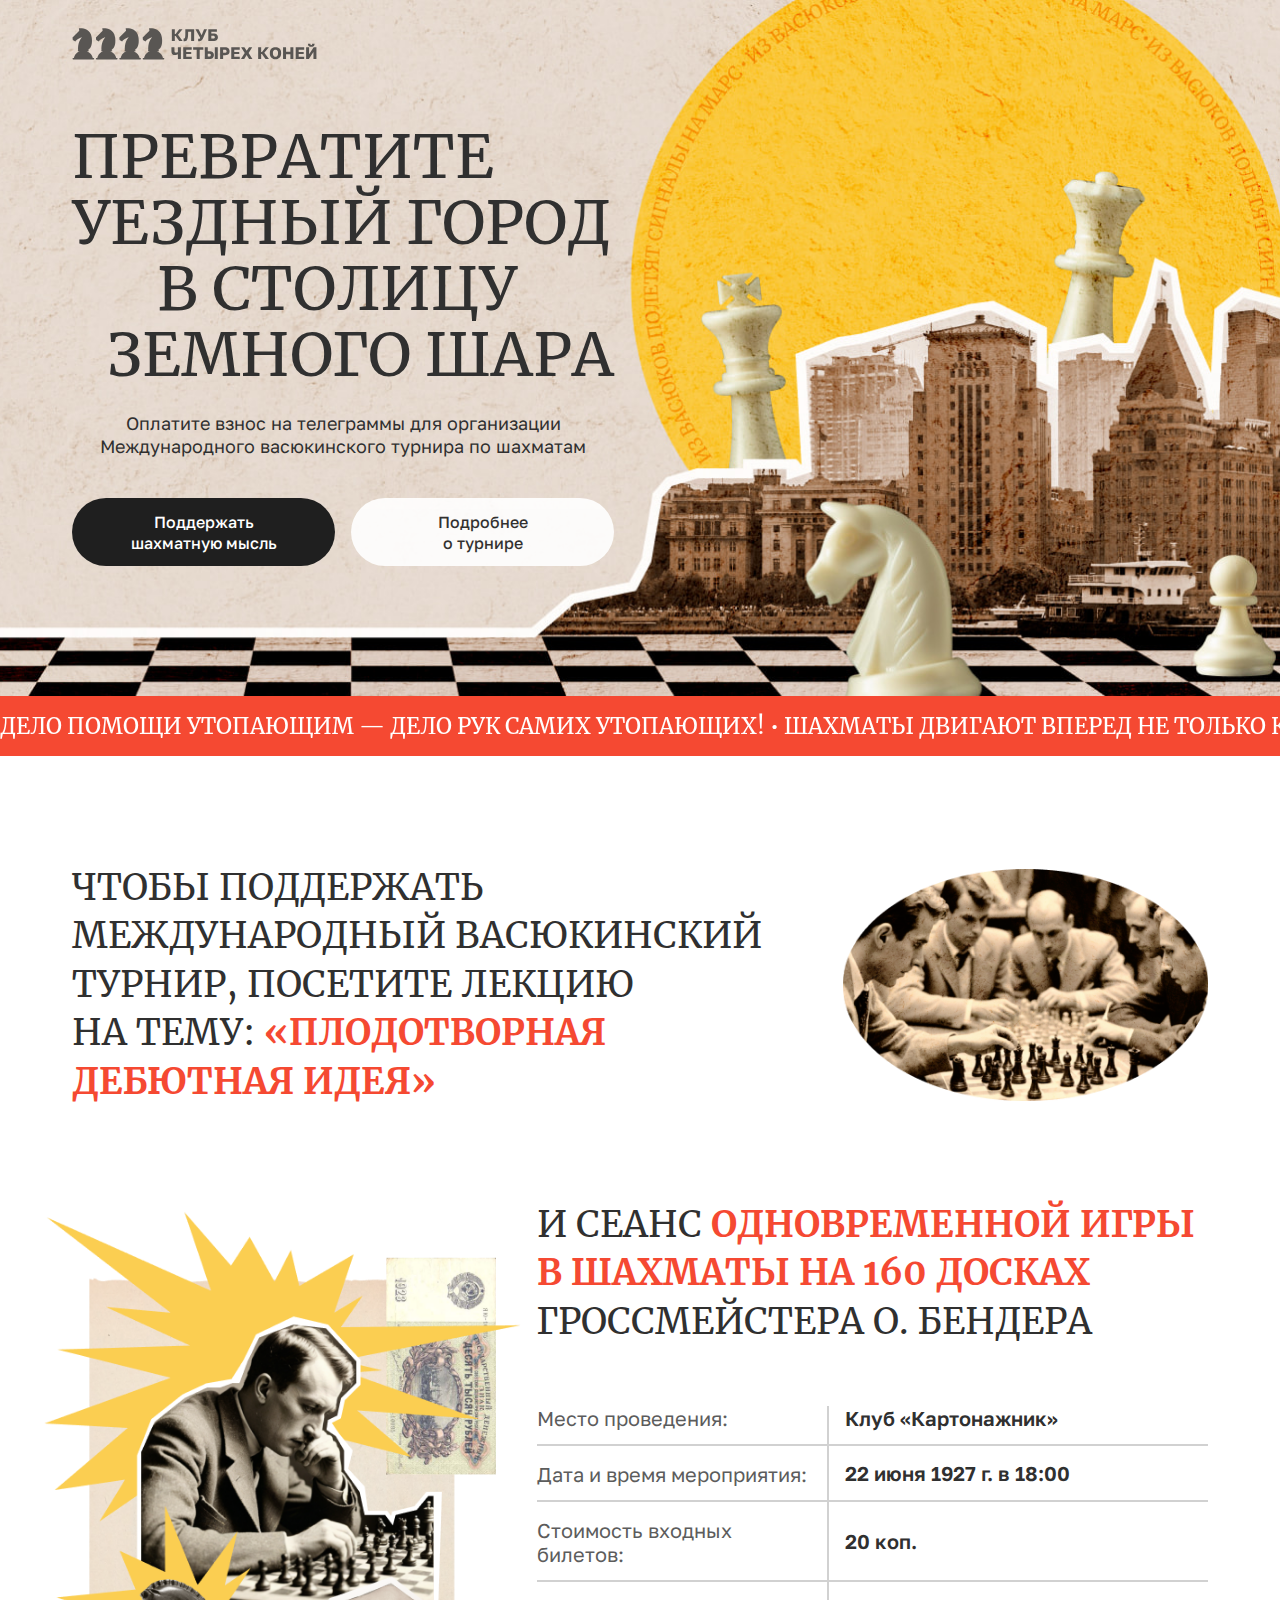
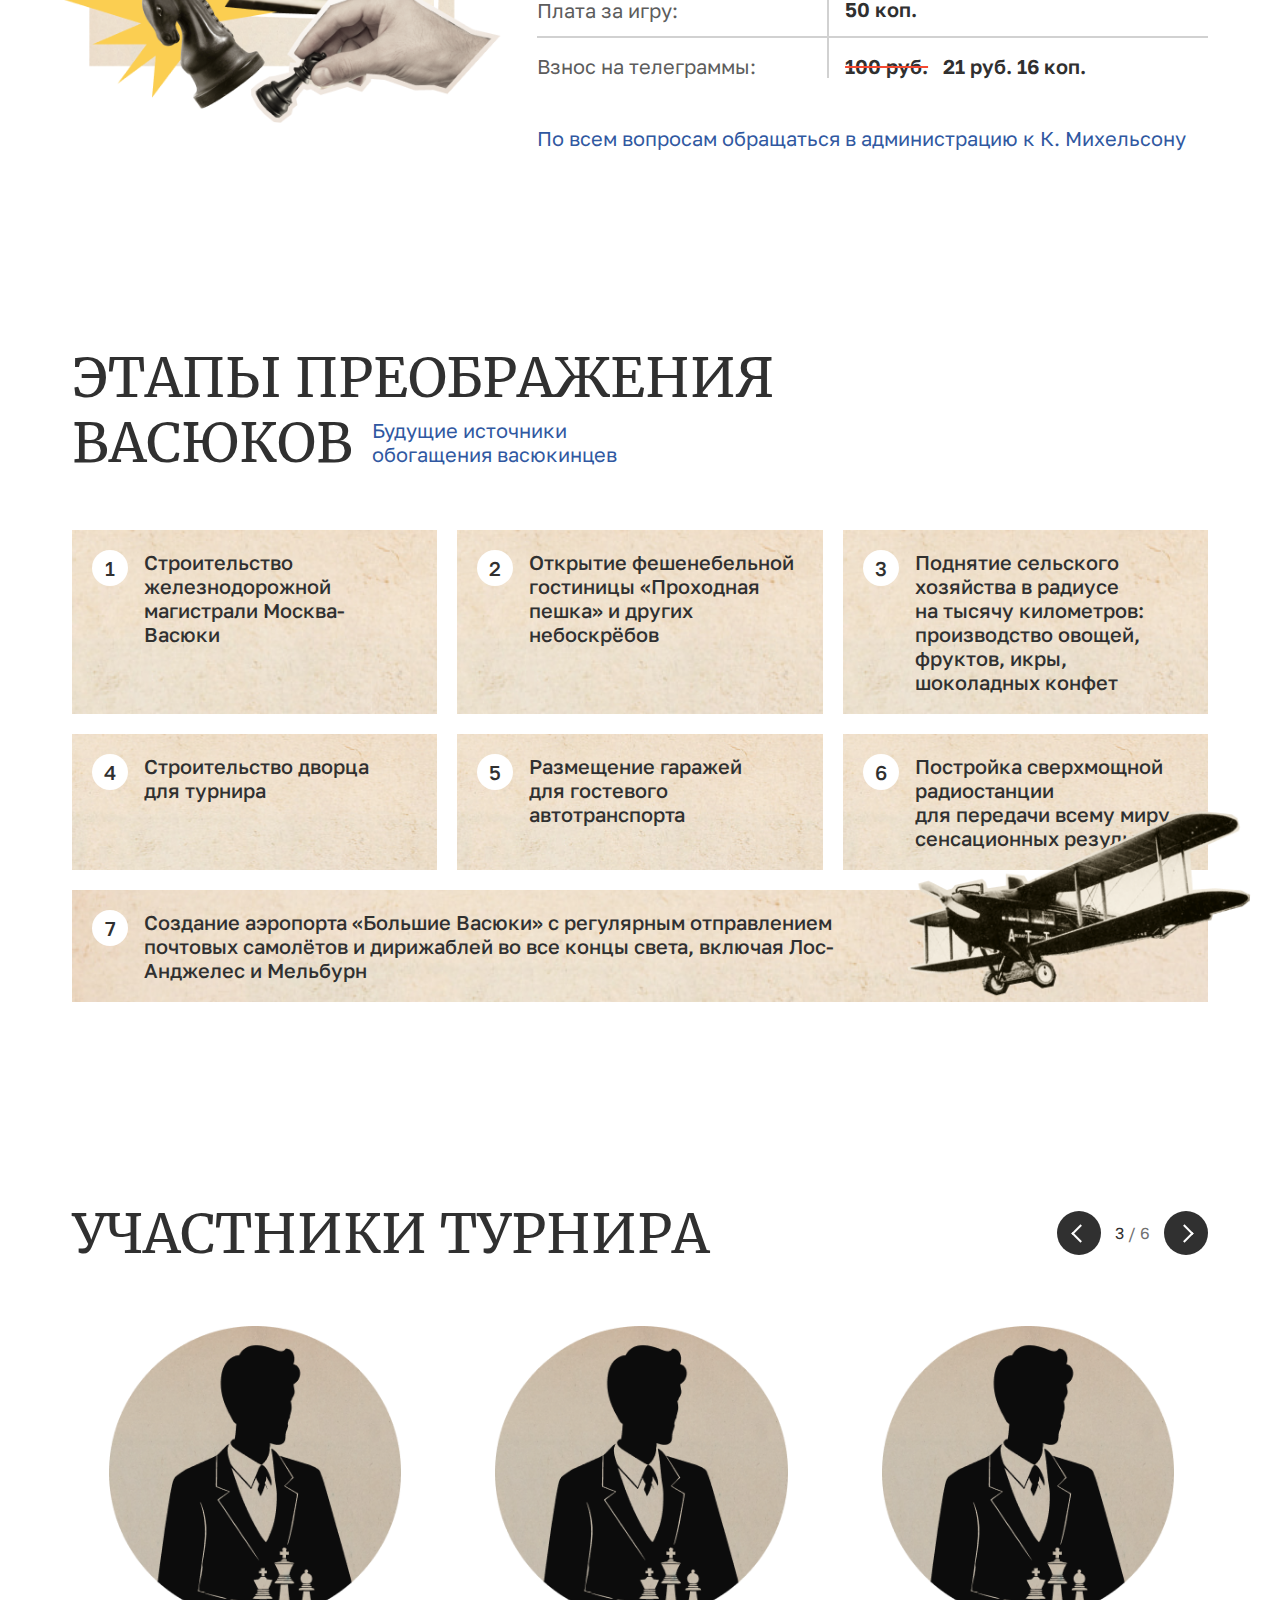
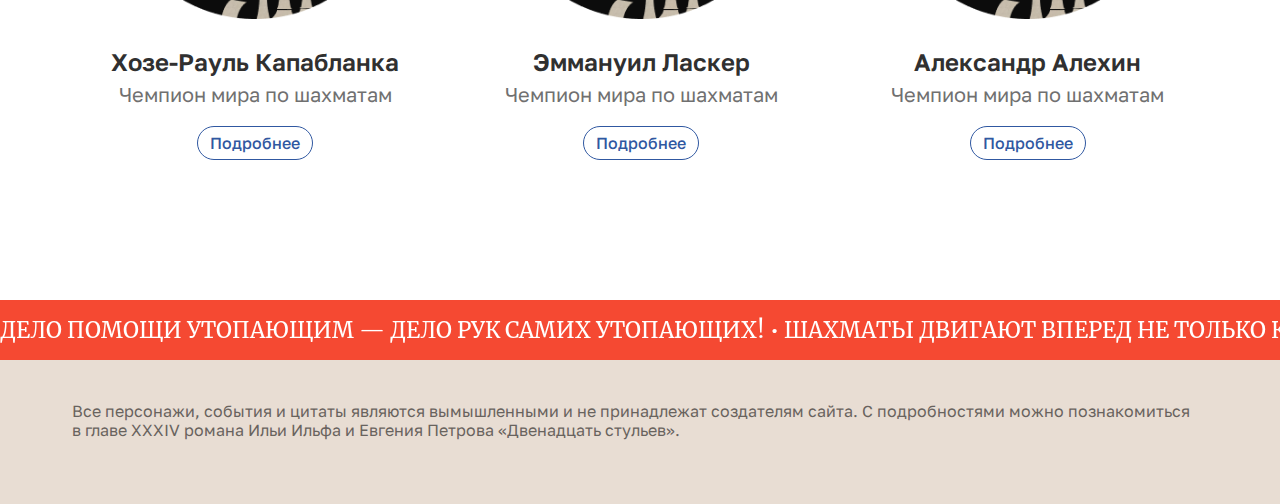
==== commit b31562e8: "root for logo fixed" ====
--- a/index.html
+++ b/index.html
@@ -18,7 +18,7 @@
 <main class="main">
     <section class="hero">
        <div class="container">
-           <img class="hero__logo logo" src="imgcons/logo.svg" alt="Логотип" width="246" height="36">
+           <img class="hero__logo logo" src="img/icons/logo.svg" alt="Логотип" width="246" height="36">
 
            <div class="hero__wrapper">
                <div class="hero__info">
